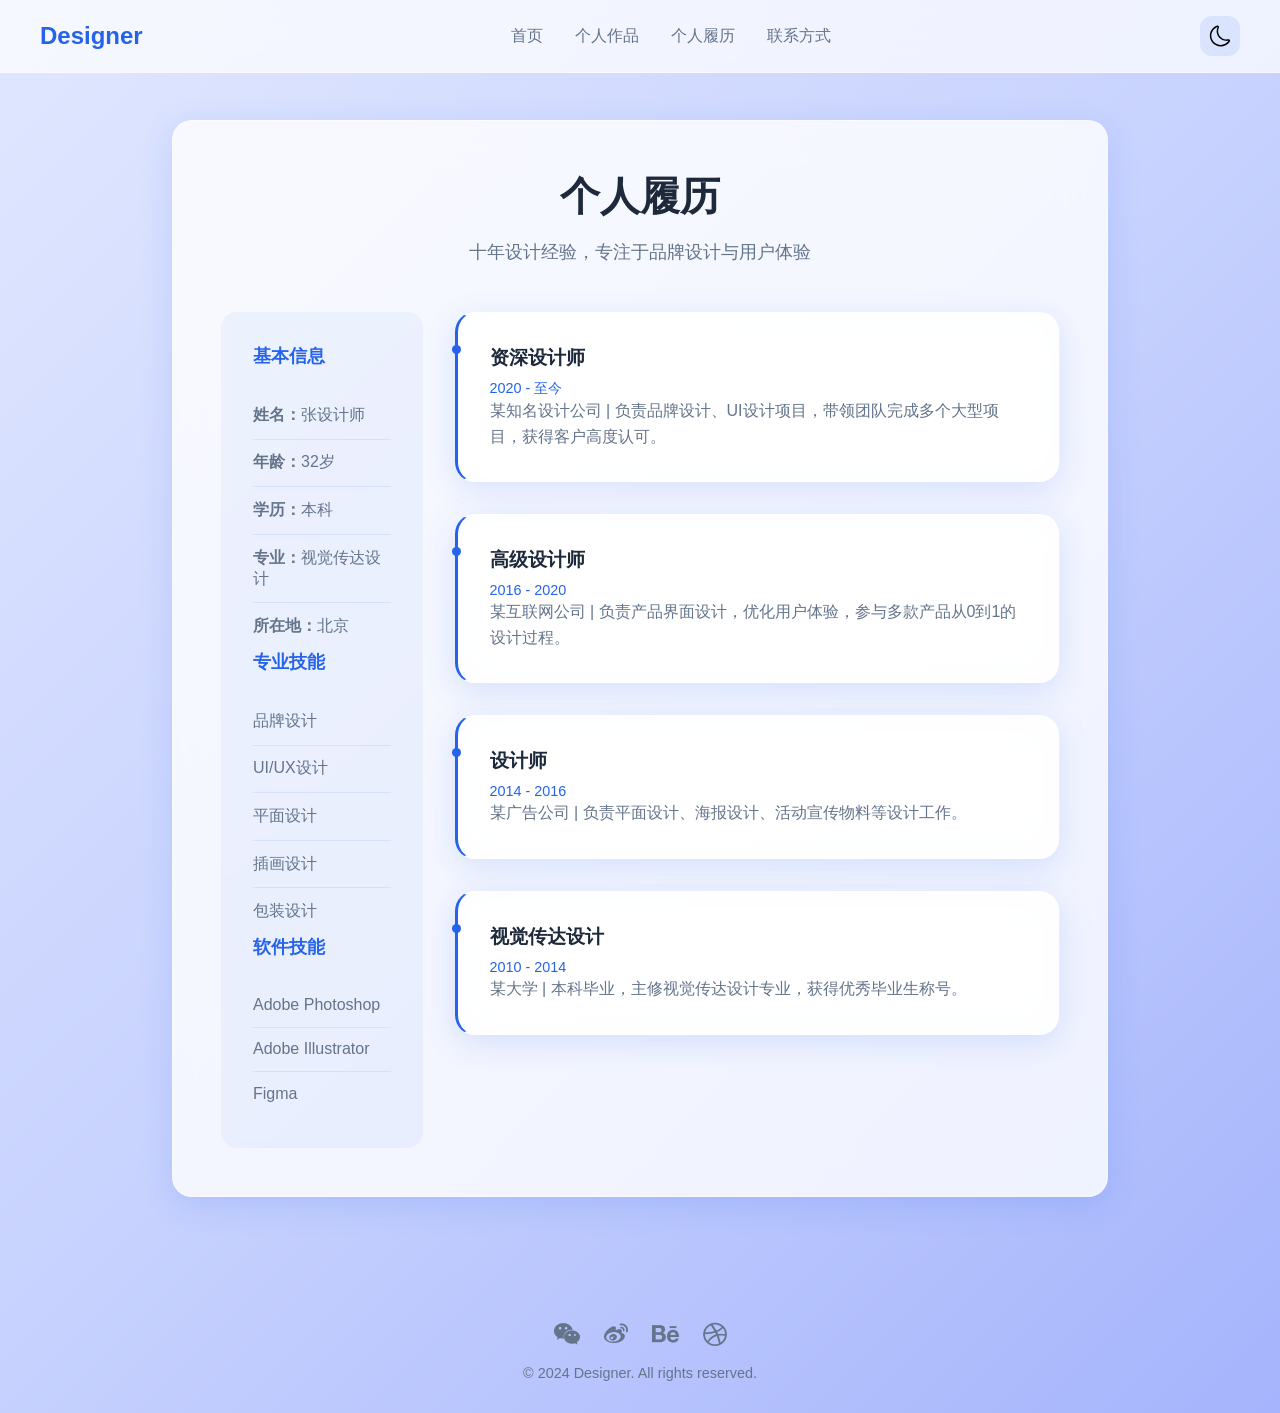
==== resume.html @ 636d62cf "Add files via upload" ====
<!DOCTYPE html>
<html lang="zh-CN">
<head>
    <meta charset="UTF-8">
    <meta name="viewport" content="width=device-width, initial-scale=1.0">
    <title>设计师个人网站 - 个人履历</title>
    <link rel="stylesheet" href="css/style.css">
    <link rel="stylesheet" href="https://cdnjs.cloudflare.com/ajax/libs/font-awesome/6.4.0/css/all.min.css">
</head>
<body>
    <nav class="navbar">
        <div class="nav-container">
            <a href="index.html" class="logo">Designer</a>
            <ul class="nav-links" id="navLinks">
                <li><a href="index.html">首页</a></li>
                <li><a href="works.html">个人作品</a></li>
                <li><a href="resume.html">个人履历</a></li>
                <li><a href="contact.html">联系方式</a></li>
            </ul>
            <div class="nav-right">
                <button class="theme-toggle" id="themeToggle" aria-label="切换主题">
                    <img src="images/moon.svg" alt="切换到深色模式" id="themeIcon">
                </button>
                <button class="mobile-menu-btn" id="mobileMenuBtn">
                    <i class="fas fa-bars"></i>
                </button>
            </div>
        </div>
    </nav>

    <section class="resume-section">
        <div class="resume-card glass-card">
            <div class="resume-header">
                <h1>个人履历</h1>
                <p>十年设计经验，专注于品牌设计与用户体验</p>
            </div>
            
            <div class="resume-content">
                <div class="sidebar">
                    <h3>基本信息</h3>
                    <ul>
                        <li><strong>姓名：</strong>张设计师</li>
                        <li><strong>年龄：</strong>32岁</li>
                        <li><strong>学历：</strong>本科</li>
                        <li><strong>专业：</strong>视觉传达设计</li>
                        <li><strong>所在地：</strong>北京</li>
                    </ul>
                    
                    <h3>专业技能</h3>
                    <ul>
                        <li>品牌设计</li>
                        <li>UI/UX设计</li>
                        <li>平面设计</li>
                        <li>插画设计</li>
                        <li>包装设计</li>
                    </ul>
                    
                    <h3>软件技能</h3>
                    <ul>
                        <li>Adobe Photoshop</li>
                        <li>Adobe Illustrator</li>
                        <li>Figma</li>
                    </ul>
                </div>
                
                <div class="main-content">
                    <div class="timeline-item glass-card">
                        <h4>资深设计师</h4>
                        <span class="date">2020 - 至今</span>
                        <p>某知名设计公司 | 负责品牌设计、UI设计项目，带领团队完成多个大型项目，获得客户高度认可。</p>
                    </div>
                    
                    <div class="timeline-item glass-card">
                        <h4>高级设计师</h4>
                        <span class="date">2016 - 2020</span>
                        <p>某互联网公司 | 负责产品界面设计，优化用户体验，参与多款产品从0到1的设计过程。</p>
                    </div>
                    
                    <div class="timeline-item glass-card">
                        <h4>设计师</h4>
                        <span class="date">2014 - 2016</span>
                        <p>某广告公司 | 负责平面设计、海报设计、活动宣传物料等设计工作。</p>
                    </div>
                    
                    <div class="timeline-item glass-card">
                        <h4>视觉传达设计</h4>
                        <span class="date">2010 - 2014</span>
                        <p>某大学 | 本科毕业，主修视觉传达设计专业，获得优秀毕业生称号。</p>
                    </div>
                </div>
            </div>
        </div>
    </section>

    <footer class="footer">
        <div class="social-links">
            <a href="#" aria-label="微信"><i class="fab fa-weixin"></i></a>
            <a href="#" aria-label="微博"><i class="fab fa-weibo"></i></a>
            <a href="#" aria-label="Behance"><i class="fab fa-behance"></i></a>
            <a href="#" aria-label="Dribbble"><i class="fab fa-dribbble"></i></a>
        </div>
        <p>© 2024 Designer. All rights reserved.</p>
    </footer>

    <script src="js/main.js"></script>
</body>
</html>
---- css/style.css ----
* {
    margin: 0;
    padding: 0;
    box-sizing: border-box;
}

:root {
    --primary-color: #2563eb;
    --primary-light: #3b82f6;
    --primary-dark: #1d4ed8;
    --bg-color: #f0f4ff;
    --card-bg: rgba(255, 255, 255, 0.8);
    --text-primary: #1e293b;
    --text-secondary: #64748b;
    --shadow: 0 8px 32px rgba(37, 99, 235, 0.15);
    --border-radius: 20px;
}

body.dark-mode {
    --bg-color: #0f172a;
    --card-bg: rgba(30, 41, 59, 0.8);
    --text-primary: #f1f5f9;
    --text-secondary: #94a3b8;
    --shadow: 0 8px 32px rgba(0, 0, 0, 0.3);
}

body.dark-mode {
    background: linear-gradient(135deg, #0f172a 0%, #1e293b 50%, #334155 100%);
}

body.dark-mode .navbar {
    background: rgba(15, 23, 42, 0.7);
    border-bottom: 1px solid rgba(255, 255, 255, 0.1);
}

body.dark-mode .nav-links a {
    color: var(--text-secondary);
}

body.dark-mode .nav-links a:hover {
    color: var(--primary-light);
}

body.dark-mode .glass-card {
    background: var(--card-bg);
    border: 1px solid rgba(255, 255, 255, 0.1);
}

body {
    font-family: 'Segoe UI', Tahoma, Geneva, Verdana, sans-serif;
    background: linear-gradient(135deg, #e0e7ff 0%, #c7d2fe 50%, #a5b4fc 100%);
    min-height: 100vh;
    color: var(--text-primary);
}

.glass-card {
    background: var(--card-bg);
    backdrop-filter: blur(20px);
    -webkit-backdrop-filter: blur(20px);
    border: 1px solid rgba(255, 255, 255, 0.5);
    border-radius: var(--border-radius);
    box-shadow: var(--shadow);
}

.navbar {
    position: fixed;
    top: 0;
    left: 0;
    right: 0;
    z-index: 100;
    padding: 1rem 2rem;
    background: rgba(255, 255, 255, 0.7);
    backdrop-filter: blur(20px);
    -webkit-backdrop-filter: blur(20px);
    border-bottom: 1px solid rgba(255, 255, 255, 0.5);
}

.nav-container {
    max-width: 1200px;
    margin: 0 auto;
    display: flex;
    justify-content: space-between;
    align-items: center;
    gap: 1rem;
}

.nav-right {
    display: flex;
    align-items: center;
    gap: 1rem;
}

.logo {
    font-size: 1.5rem;
    font-weight: 700;
    color: var(--primary-color);
    text-decoration: none;
}

.nav-links {
    display: flex;
    gap: 2rem;
    list-style: none;
}

.nav-links a {
    text-decoration: none;
    color: var(--text-secondary);
    font-weight: 500;
    transition: all 0.3s ease;
    position: relative;
}

.nav-links a:hover {
    color: var(--primary-color);
}

.nav-links a::after {
    content: '';
    position: absolute;
    bottom: -4px;
    left: 0;
    width: 0;
    height: 2px;
    background: var(--primary-color);
    transition: width 0.3s ease;
}

.nav-links a:hover::after {
    width: 100%;
}

.theme-toggle {
    background: rgba(37, 99, 235, 0.1);
    border: none;
    border-radius: 12px;
    padding: 0.3rem;
    cursor: pointer;
    transition: all 0.3s ease;
    display: flex;
    align-items: center;
    justify-content: center;
    width: 40px;
    height: 40px;
}

.theme-toggle img {
    width: 24px;
    height: 24px;
    object-fit: contain;
}

.theme-toggle:hover {
    background: rgba(37, 99, 235, 0.2);
    transform: scale(1.1);
}

.mobile-menu-btn {
    display: none;
    background: none;
    border: none;
    font-size: 1.5rem;
    cursor: pointer;
    color: var(--primary-color);
}

.hero-section {
    padding: 120px 2rem 60px;
    max-width: 1200px;
    margin: 0 auto;
    display: grid;
    grid-template-columns: 1fr 1fr;
    gap: 4rem;
    align-items: center;
}

.hero-content h1 {
    font-size: 2.5rem;
    font-weight: 800;
    margin-bottom: 1.5rem;
    background: linear-gradient(135deg, var(--primary-color), #6366f1);
    -webkit-background-clip: text;
    -webkit-text-fill-color: transparent;
    background-clip: text;
}

.hero-content p {
    font-size: 1rem;
    color: var(--text-secondary);
    margin-bottom: 2rem;
    line-height: 1.8;
}

.hero-buttons {
    display: flex;
    gap: 1rem;
}

.btn {
    padding: 1rem 2rem;
    border-radius: 12px;
    font-weight: 600;
    text-decoration: none;
    transition: all 0.3s ease;
    display: inline-flex;
    align-items: center;
    gap: 0.5rem;
}

.btn-primary {
    background: linear-gradient(135deg, var(--primary-color), var(--primary-light));
    color: white;
}

.btn-primary:hover {
    transform: translateY(-2px);
    box-shadow: 0 10px 25px rgba(37, 99, 235, 0.3);
}

.btn-secondary {
    background: rgba(255, 255, 255, 0.8);
    color: var(--primary-color);
    border: 1px solid var(--primary-color);
}

.btn-secondary:hover {
    background: var(--primary-color);
    color: white;
}

.hero-image {
    display: flex;
    justify-content: center;
    align-items: center;
}

.profile-img {
    width: 300px;
    height: 300px;
    border-radius: 50%;
    object-fit: cover;
    box-shadow: 0 20px 40px rgba(37, 99, 235, 0.2);
    border: 4px solid rgba(255, 255, 255, 0.8);
}

.skills-section {
    padding: 60px 2rem;
    max-width: 1200px;
    margin: 0 auto;
}

.section-title {
    text-align: center;
    font-size: 2.5rem;
    font-weight: 700;
    margin-bottom: 3rem;
    color: var(--text-primary);
}

.skills-grid {
    display: grid;
    grid-template-columns: repeat(auto-fit, minmax(200px, 1fr));
    gap: 1.5rem;
}

.skill-card {
    padding: 2rem;
    text-align: center;
    transition: transform 0.3s ease, box-shadow 0.3s ease;
}

.skill-card:hover {
    transform: translateY(-5px);
    box-shadow: 0 15px 40px rgba(37, 99, 235, 0.2);
}

.skill-card i {
    font-size: 3rem;
    color: var(--primary-color);
    margin-bottom: 1rem;
}

.skill-card h3 {
    font-size: 1.2rem;
    color: var(--text-primary);
    margin-bottom: 0.5rem;
}

.skill-card p {
    color: var(--text-secondary);
    font-size: 0.9rem;
}

.works-section {
    padding: 100px 2rem 60px;
    max-width: 1200px;
    margin: 0 auto;
}

.works-grid {
    display: grid;
    grid-template-columns: repeat(auto-fit, minmax(300px, 1fr));
    gap: 2rem;
}

.work-card {
    overflow: hidden;
    transition: transform 0.3s ease, box-shadow 0.3s ease;
}

.work-card:hover {
    transform: translateY(-8px);
    box-shadow: 0 20px 40px rgba(37, 99, 235, 0.25);
}

.work-image {
    width: 100%;
    height: 200px;
    object-fit: cover;
    transition: transform 0.5s ease;
}

.work-card:hover .work-image {
    transform: scale(1.1);
}

.work-info {
    padding: 1.5rem;
}

.work-info h3 {
    font-size: 1.2rem;
    color: var(--text-primary);
    margin-bottom: 0.5rem;
}

.work-info p {
    color: var(--text-secondary);
    font-size: 0.9rem;
    margin-bottom: 1rem;
}

.work-tags {
    display: flex;
    flex-wrap: wrap;
    gap: 0.5rem;
}

.tag {
    padding: 0.3rem 0.8rem;
    background: rgba(37, 99, 235, 0.1);
    color: var(--primary-color);
    border-radius: 20px;
    font-size: 0.8rem;
}

.resume-section {
    padding: 120px 2rem 60px;
    max-width: 1000px;
    margin: 0 auto;
}

.resume-card {
    padding: 3rem;
    margin-bottom: 2rem;
}

.resume-header {
    text-align: center;
    margin-bottom: 3rem;
}

.resume-header h1 {
    font-size: 2.5rem;
    color: var(--text-primary);
    margin-bottom: 1rem;
}

.resume-header p {
    color: var(--text-secondary);
    font-size: 1.1rem;
}

.resume-content {
    display: grid;
    grid-template-columns: 1fr 3fr;
    gap: 2rem;
}

.sidebar {
    background: rgba(37, 99, 235, 0.05);
    padding: 2rem;
    border-radius: 16px;
}

.sidebar h3 {
    color: var(--primary-color);
    margin-bottom: 1.5rem;
    font-size: 1.1rem;
}

.sidebar ul {
    list-style: none;
}

.sidebar li {
    padding: 0.8rem 0;
    border-bottom: 1px solid rgba(37, 99, 235, 0.1);
    color: var(--text-secondary);
}

.sidebar li:last-child {
    border-bottom: none;
}

.main-content {
    display: flex;
    flex-direction: column;
    gap: 2rem;
}

.timeline-item {
    padding: 2rem;
    position: relative;
    border-left: 3px solid var(--primary-color);
}

.timeline-item::before {
    content: '';
    position: absolute;
    left: -6px;
    top: 2rem;
    width: 9px;
    height: 9px;
    background: var(--primary-color);
    border-radius: 50%;
}

.timeline-item h4 {
    color: var(--text-primary);
    font-size: 1.2rem;
    margin-bottom: 0.5rem;
}

.timeline-item .date {
    color: var(--primary-color);
    font-size: 0.9rem;
    margin-bottom: 0.5rem;
}

.timeline-item p {
    color: var(--text-secondary);
    line-height: 1.6;
}

.contact-section {
    padding: 120px 2rem 60px;
    max-width: 800px;
    margin: 0 auto;
}

.contact-card {
    padding: 3rem;
    text-align: center;
}

.contact-card h1 {
    font-size: 2.5rem;
    color: var(--text-primary);
    margin-bottom: 1rem;
}

.contact-card p {
    color: var(--text-secondary);
    margin-bottom: 3rem;
}

.contact-form {
    display: flex;
    flex-direction: column;
    gap: 1.5rem;
    max-width: 500px;
    margin: 0 auto;
}

.form-group {
    text-align: left;
}

.form-group label {
    display: block;
    color: var(--text-primary);
    font-weight: 500;
    margin-bottom: 0.5rem;
}

.form-group input,
.form-group textarea {
    width: 100%;
    padding: 1rem;
    border: 1px solid rgba(37, 99, 235, 0.2);
    border-radius: 12px;
    font-size: 1rem;
    transition: border-color 0.3s ease, box-shadow 0.3s ease;
    background: rgba(255, 255, 255, 0.6);
}

.form-group input:focus,
.form-group textarea:focus {
    outline: none;
    border-color: var(--primary-color);
    box-shadow: 0 0 0 3px rgba(37, 99, 235, 0.1);
}

.form-group textarea {
    resize: vertical;
    min-height: 150px;
}

.contact-info {
    display: grid;
    grid-template-columns: repeat(auto-fit, minmax(200px, 1fr));
    gap: 2rem;
    margin-top: 3rem;
}

.info-item {
    padding: 2rem;
    text-align: center;
}

.info-item i {
    font-size: 2rem;
    color: var(--primary-color);
    margin-bottom: 1rem;
}

.info-item h4 {
    color: var(--text-primary);
    margin-bottom: 0.5rem;
}

.info-item p {
    color: var(--text-secondary);
    font-size: 0.9rem;
}

.footer {
    padding: 2rem;
    text-align: center;
    color: var(--text-secondary);
    font-size: 0.9rem;
}

.social-links {
    display: flex;
    justify-content: center;
    gap: 1.5rem;
    margin-bottom: 1rem;
}

.social-links a {
    font-size: 1.5rem;
    color: var(--text-secondary);
    transition: color 0.3s ease;
}

.social-links a:hover {
    color: var(--primary-color);
}

@media (max-width: 768px) {
    .nav-right {
        gap: 0.5rem;
    }

    .nav-links {
        display: none;
        flex-direction: column;
        position: absolute;
        top: 100%;
        left: 0;
        right: 0;
        background: rgba(255, 255, 255, 0.9);
        padding: 1rem;
        gap: 1rem;
    }

    body.dark-mode .nav-links {
        background: rgba(15, 23, 42, 0.95);
    }

    .nav-links.active {
        display: flex;
    }

    .mobile-menu-btn {
        display: block;
    }

    .hero-section {
        grid-template-columns: 1fr;
        text-align: center;
        gap: 2rem;
    }

    .hero-content h1 {
        font-size: 2.5rem;
    }

    .hero-buttons {
        justify-content: center;
    }

    .profile-img {
        width: 200px;
        height: 200px;
    }

    .works-section {
        padding: 80px 2rem 60px;
    }

    .resume-content {
        grid-template-columns: 1fr;
    }

    .works-grid {
        grid-template-columns: 1fr;
    }

    .contact-info {
        grid-template-columns: 1fr;
    }
}

@media (max-width: 480px) {
    .navbar {
        padding: 1rem;
    }

    .hero-content h1 {
        font-size: 2rem;
    }

    .hero-content p {
        font-size: 1rem;
    }

    .section-title {
        font-size: 2rem;
    }

    .btn {
        padding: 0.8rem 1.5rem;
        font-size: 0.9rem;
    }
}
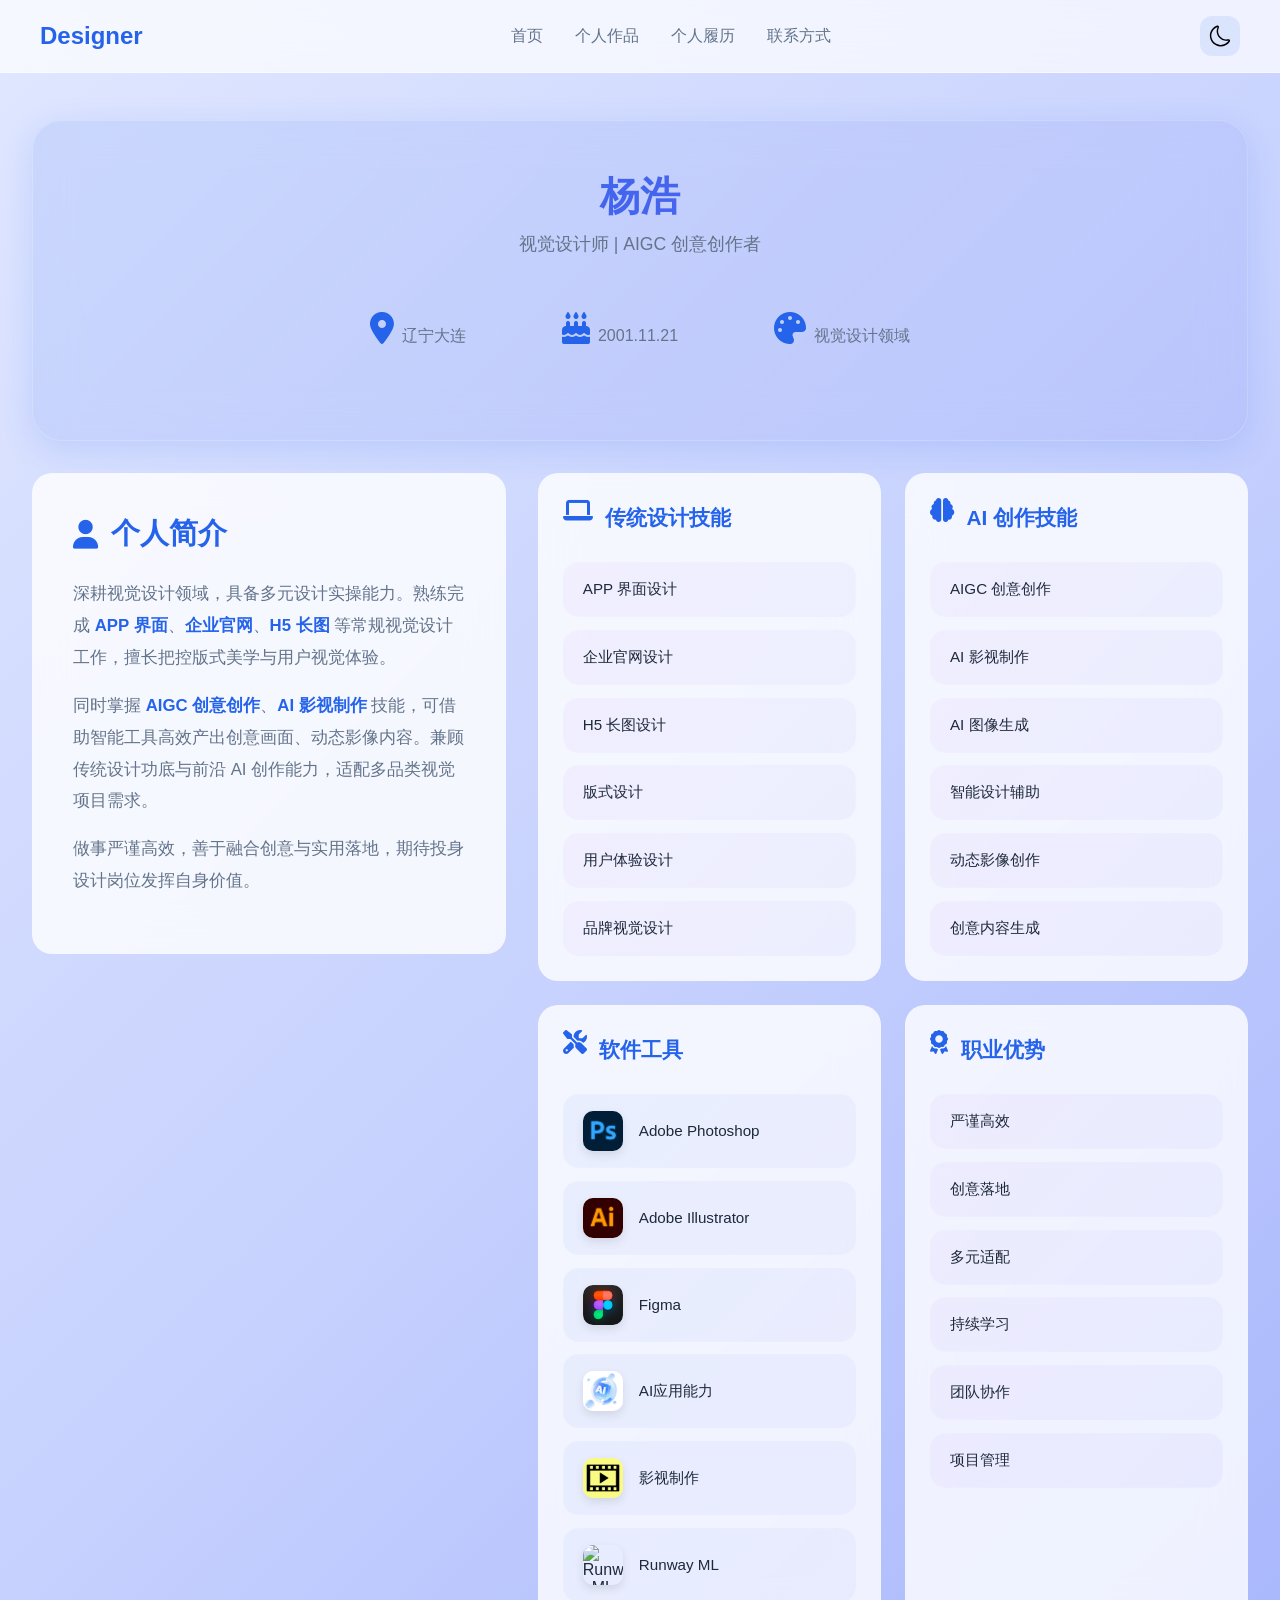
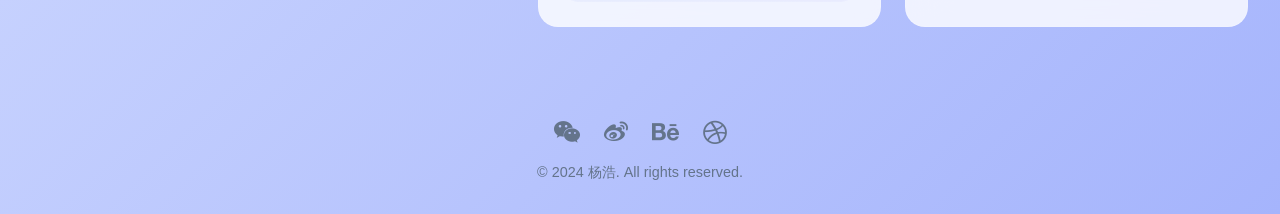
==== commit b2e73a06: "Add files via upload" ====
--- a/resume.html
+++ b/resume.html
@@ -3,9 +3,268 @@
 <head>
     <meta charset="UTF-8">
     <meta name="viewport" content="width=device-width, initial-scale=1.0">
-    <title>设计师个人网站 - 个人履历</title>
+    <title>杨浩 - 个人履历</title>
     <link rel="stylesheet" href="css/style.css">
     <link rel="stylesheet" href="https://cdnjs.cloudflare.com/ajax/libs/font-awesome/6.4.0/css/all.min.css">
+    <style>
+        .resume-section {
+            padding: 120px 2rem 60px;
+            max-width: 1400px;
+            margin: 0 auto;
+        }
+
+        .resume-layout {
+            display: grid;
+            grid-template-columns: 1fr 1.5fr;
+            gap: 2rem;
+        }
+
+        .resume-left {
+            display: flex;
+            flex-direction: column;
+            gap: 2rem;
+        }
+
+        .resume-right {
+            display: flex;
+            flex-direction: column;
+            gap: 1.5rem;
+        }
+
+        @media (max-width: 968px) {
+            .resume-layout {
+                grid-template-columns: 1fr;
+            }
+        }
+
+        .profile-card {
+            background: linear-gradient(135deg, rgba(37, 99, 235, 0.1), rgba(99, 102, 241, 0.1));
+            backdrop-filter: blur(20px);
+            border-radius: 30px;
+            padding: 3rem;
+            margin-bottom: 2rem;
+            text-align: center;
+            border: 1px solid rgba(255, 255, 255, 0.2);
+        }
+
+        .profile-card h1 {
+            font-size: 2.5rem;
+            font-weight: 800;
+            margin-bottom: 0.5rem;
+            background: linear-gradient(135deg, var(--primary-color), #6366f1);
+            -webkit-background-clip: text;
+            -webkit-text-fill-color: transparent;
+            background-clip: text;
+        }
+
+        .profile-card p {
+            color: var(--text-secondary);
+            font-size: 1.1rem;
+            margin-bottom: 1rem;
+        }
+
+        .profile-info {
+            display: flex;
+            justify-content: center;
+            gap: 2rem;
+            flex-wrap: wrap;
+            margin-top: 1.5rem;
+        }
+
+        .info-item {
+            display: flex;
+            align-items: center;
+            gap: 0.5rem;
+            color: var(--text-secondary);
+        }
+
+        .info-item i {
+            color: var(--primary-color);
+        }
+
+        .skills-grid {
+            display: grid;
+            grid-template-columns: repeat(auto-fit, minmax(300px, 1fr));
+            gap: 1.5rem;
+            margin-bottom: 2rem;
+        }
+
+        .skill-card {
+            background: var(--card-bg);
+            backdrop-filter: blur(20px);
+            border-radius: 20px;
+            padding: 2rem;
+            border: 1px solid rgba(255, 255, 255, 0.1);
+            transition: transform 0.3s ease, box-shadow 0.3s ease;
+        }
+
+        .skill-card:hover {
+            transform: translateY(-5px);
+            box-shadow: 0 20px 40px rgba(37, 99, 235, 0.15);
+        }
+
+        .skill-card h3 {
+            font-size: 1.3rem;
+            margin-bottom: 1.5rem;
+            display: flex;
+            align-items: center;
+            gap: 0.8rem;
+            color: var(--primary-color);
+        }
+
+        .skill-card h3 i {
+            font-size: 1.5rem;
+        }
+
+        .skill-list {
+            display: flex;
+            flex-wrap: wrap;
+            gap: 0.8rem;
+        }
+
+        .skill-tag {
+            background: linear-gradient(135deg, rgba(37, 99, 235, 0.1), rgba(99, 102, 241, 0.1));
+            padding: 0.5rem 1rem;
+            border-radius: 20px;
+            font-size: 0.9rem;
+            color: var(--text-primary);
+            border: 1px solid rgba(37, 99, 235, 0.2);
+        }
+
+        .software-card {
+            padding: 1.5rem;
+        }
+
+        .software-grid {
+            display: flex;
+            flex-direction: column;
+            gap: 0.8rem;
+        }
+
+        .software-item {
+            display: flex;
+            align-items: center;
+            gap: 1rem;
+            background: linear-gradient(135deg, rgba(37, 99, 235, 0.05), rgba(99, 102, 241, 0.05));
+            padding: 1rem 1.2rem;
+            border-radius: 15px;
+            border: 1px solid rgba(255, 255, 255, 0.1);
+            transition: background 0.3s ease;
+        }
+
+        .software-item:hover {
+            background: linear-gradient(135deg, rgba(37, 99, 235, 0.1), rgba(99, 102, 241, 0.1));
+        }
+
+        .software-icon {
+            width: 40px;
+            height: 40px;
+            border-radius: 10px;
+            object-fit: cover;
+            box-shadow: 0 4px 10px rgba(0, 0, 0, 0.1);
+        }
+
+        .software-name {
+            font-size: 0.95rem;
+            color: var(--text-primary);
+            font-weight: 500;
+        }
+
+        .ai-card {
+            padding: 1.5rem;
+        }
+
+        .ai-grid {
+            display: flex;
+            flex-direction: column;
+            gap: 0.8rem;
+        }
+
+        .ai-item {
+            display: flex;
+            align-items: center;
+            gap: 1rem;
+            background: linear-gradient(135deg, rgba(168, 85, 247, 0.05), rgba(99, 102, 241, 0.05));
+            padding: 1rem 1.2rem;
+            border-radius: 15px;
+            border: 1px solid rgba(255, 255, 255, 0.1);
+            transition: background 0.3s ease;
+        }
+
+        .ai-item:hover {
+            background: linear-gradient(135deg, rgba(168, 85, 247, 0.1), rgba(99, 102, 241, 0.1));
+        }
+
+        .ai-icon {
+            width: 40px;
+            height: 40px;
+            border-radius: 10px;
+            object-fit: cover;
+            box-shadow: 0 4px 10px rgba(0, 0, 0, 0.1);
+        }
+
+        .ai-name {
+            font-size: 0.95rem;
+            color: var(--text-primary);
+            font-weight: 500;
+        }
+
+        .about-card {
+            background: var(--card-bg);
+            backdrop-filter: blur(20px);
+            border-radius: 20px;
+            padding: 2.5rem;
+            border: 1px solid rgba(255, 255, 255, 0.1);
+        }
+
+        .about-card h2 {
+            font-size: 1.8rem;
+            margin-bottom: 1.5rem;
+            display: flex;
+            align-items: center;
+            gap: 0.8rem;
+            color: var(--primary-color);
+        }
+
+        .about-card p {
+            line-height: 1.9;
+            color: var(--text-secondary);
+            font-size: 1.05rem;
+            margin-bottom: 1rem;
+        }
+
+        .highlight-text {
+            color: var(--primary-color);
+            font-weight: 600;
+        }
+
+        @media (max-width: 768px) {
+            .resume-section {
+                padding: 100px 1rem 40px;
+            }
+
+            .profile-card {
+                padding: 2rem 1.5rem;
+            }
+
+            .profile-card h1 {
+                font-size: 2rem;
+            }
+
+            .profile-info {
+                gap: 1rem;
+            }
+
+            .skill-card, .about-card {
+                padding: 1.5rem;
+            }
+
+            .software-icon {
+                width: 35px;
+                height: 35px;
+            }
+        }
+    </style>
 </head>
 <body>
     <nav class="navbar">
@@ -29,63 +288,128 @@
     </nav>
 
     <section class="resume-section">
-        <div class="resume-card glass-card">
-            <div class="resume-header">
-                <h1>个人履历</h1>
-                <p>十年设计经验，专注于品牌设计与用户体验</p>
+        <div class="profile-card glass-card" style="margin-bottom: 2rem;">
+            <h1>杨浩</h1>
+            <p>视觉设计师 | AIGC 创意创作者</p>
+            <div class="profile-info">
+                <span class="info-item"><i class="fas fa-map-marker-alt"></i> 辽宁大连</span>
+                <span class="info-item"><i class="fas fa-birthday-cake"></i> 2001.11.21</span>
+                <span class="info-item"><i class="fas fa-palette"></i> 视觉设计领域</span>
             </div>
-            
-            <div class="resume-content">
-                <div class="sidebar">
-                    <h3>基本信息</h3>
-                    <ul>
-                        <li><strong>姓名：</strong>张设计师</li>
-                        <li><strong>年龄：</strong>32岁</li>
-                        <li><strong>学历：</strong>本科</li>
-                        <li><strong>专业：</strong>视觉传达设计</li>
-                        <li><strong>所在地：</strong>北京</li>
-                    </ul>
-                    
-                    <h3>专业技能</h3>
-                    <ul>
-                        <li>品牌设计</li>
-                        <li>UI/UX设计</li>
-                        <li>平面设计</li>
-                        <li>插画设计</li>
-                        <li>包装设计</li>
-                    </ul>
-                    
-                    <h3>软件技能</h3>
-                    <ul>
-                        <li>Adobe Photoshop</li>
-                        <li>Adobe Illustrator</li>
-                        <li>Figma</li>
-                    </ul>
+        </div>
+
+        <div class="resume-layout">
+            <div class="resume-left">
+                <div class="about-card">
+                    <h2><i class="fas fa-user"></i> 个人简介</h2>
+                    <p>深耕视觉设计领域，具备多元设计实操能力。熟练完成 <span class="highlight-text">APP 界面</span>、<span class="highlight-text">企业官网</span>、<span class="highlight-text">H5 长图</span> 等常规视觉设计工作，擅长把控版式美学与用户视觉体验。</p>
+                    <p>同时掌握 <span class="highlight-text">AIGC 创意创作</span>、<span class="highlight-text">AI 影视制作</span> 技能，可借助智能工具高效产出创意画面、动态影像内容。兼顾传统设计功底与前沿 AI 创作能力，适配多品类视觉项目需求。</p>
+                    <p>做事严谨高效，善于融合创意与实用落地，期待投身设计岗位发挥自身价值。</p>
                 </div>
-                
-                <div class="main-content">
-                    <div class="timeline-item glass-card">
-                        <h4>资深设计师</h4>
-                        <span class="date">2020 - 至今</span>
-                        <p>某知名设计公司 | 负责品牌设计、UI设计项目，带领团队完成多个大型项目，获得客户高度认可。</p>
+            </div>
+
+            <div class="resume-right">
+                <div class="skills-grid" style="margin-bottom: 0;">
+                    <div class="skill-card ai-card">
+                        <h3><i class="fas fa-laptop"></i> 传统设计技能</h3>
+                        <div class="ai-grid">
+                            <div class="ai-item">
+                                <span class="ai-name">APP 界面设计</span>
+                            </div>
+                            <div class="ai-item">
+                                <span class="ai-name">企业官网设计</span>
+                            </div>
+                            <div class="ai-item">
+                                <span class="ai-name">H5 长图设计</span>
+                            </div>
+                            <div class="ai-item">
+                                <span class="ai-name">版式设计</span>
+                            </div>
+                            <div class="ai-item">
+                                <span class="ai-name">用户体验设计</span>
+                            </div>
+                            <div class="ai-item">
+                                <span class="ai-name">品牌视觉设计</span>
+                            </div>
+                        </div>
                     </div>
-                    
-                    <div class="timeline-item glass-card">
-                        <h4>高级设计师</h4>
-                        <span class="date">2016 - 2020</span>
-                        <p>某互联网公司 | 负责产品界面设计，优化用户体验，参与多款产品从0到1的设计过程。</p>
+
+                    <div class="skill-card ai-card">
+                        <h3><i class="fas fa-brain"></i> AI 创作技能</h3>
+                        <div class="ai-grid">
+                            <div class="ai-item">
+                                <span class="ai-name">AIGC 创意创作</span>
+                            </div>
+                            <div class="ai-item">
+                                <span class="ai-name">AI 影视制作</span>
+                            </div>
+                            <div class="ai-item">
+                                <span class="ai-name">AI 图像生成</span>
+                            </div>
+                            <div class="ai-item">
+                                <span class="ai-name">智能设计辅助</span>
+                            </div>
+                            <div class="ai-item">
+                                <span class="ai-name">动态影像创作</span>
+                            </div>
+                            <div class="ai-item">
+                                <span class="ai-name">创意内容生成</span>
+                            </div>
+                        </div>
                     </div>
-                    
-                    <div class="timeline-item glass-card">
-                        <h4>设计师</h4>
-                        <span class="date">2014 - 2016</span>
-                        <p>某广告公司 | 负责平面设计、海报设计、活动宣传物料等设计工作。</p>
+
+                    <div class="skill-card software-card">
+                        <h3><i class="fas fa-tools"></i> 软件工具</h3>
+                        <div class="software-grid">
+                            <div class="software-item">
+                                <img src="images/PSLOGO.webp" alt="Adobe Photoshop" class="software-icon">
+                                <span class="software-name">Adobe Photoshop</span>
+                            </div>
+                            <div class="software-item">
+                                <img src="images/illustratorLOGO.webp" alt="Adobe Illustrator" class="software-icon">
+                                <span class="software-name">Adobe Illustrator</span>
+                            </div>
+                            <div class="software-item">
+                                <img src="images/figmaLOGO.webp" alt="Figma" class="software-icon">
+                                <span class="software-name">Figma</span>
+                            </div>
+                            <div class="software-item">
+                                <img src="images/AILOGO.jpg" alt="AI应用能力" class="software-icon">
+                                <span class="software-name">AI应用能力</span>
+                            </div>
+                            <div class="software-item">
+                                <img src="images/videoLOGO.jpg" alt="影视制作" class="software-icon">
+                                <span class="software-name">影视制作</span>
+                            </div>
+                            <div class="software-item">
+                                <img src="https://neeko-copilot.bytedance.net/api/text_to_image?prompt=Runway%20ML%20AI%20software%20icon%20logo%20blue%20green%20gradient%20simple%20modern&image_size=square" alt="Runway ML" class="software-icon">
+                                <span class="software-name">Runway ML</span>
+                            </div>
+                        </div>
                     </div>
-                    
-                    <div class="timeline-item glass-card">
-                        <h4>视觉传达设计</h4>
-                        <span class="date">2010 - 2014</span>
-                        <p>某大学 | 本科毕业，主修视觉传达设计专业，获得优秀毕业生称号。</p>
+
+                    <div class="skill-card ai-card">
+                        <h3><i class="fas fa-award"></i> 职业优势</h3>
+                        <div class="ai-grid">
+                            <div class="ai-item">
+                                <span class="ai-name">严谨高效</span>
+                            </div>
+                            <div class="ai-item">
+                                <span class="ai-name">创意落地</span>
+                            </div>
+                            <div class="ai-item">
+                                <span class="ai-name">多元适配</span>
+                            </div>
+                            <div class="ai-item">
+                                <span class="ai-name">持续学习</span>
+                            </div>
+                            <div class="ai-item">
+                                <span class="ai-name">团队协作</span>
+                            </div>
+                            <div class="ai-item">
+                                <span class="ai-name">项目管理</span>
+                            </div>
+                        </div>
                     </div>
                 </div>
             </div>
@@ -99,7 +423,7 @@
             <a href="#" aria-label="Behance"><i class="fab fa-behance"></i></a>
             <a href="#" aria-label="Dribbble"><i class="fab fa-dribbble"></i></a>
         </div>
-        <p>© 2024 Designer. All rights reserved.</p>
+        <p>© 2024 杨浩. All rights reserved.</p>
     </footer>
 
     <script src="js/main.js"></script>
